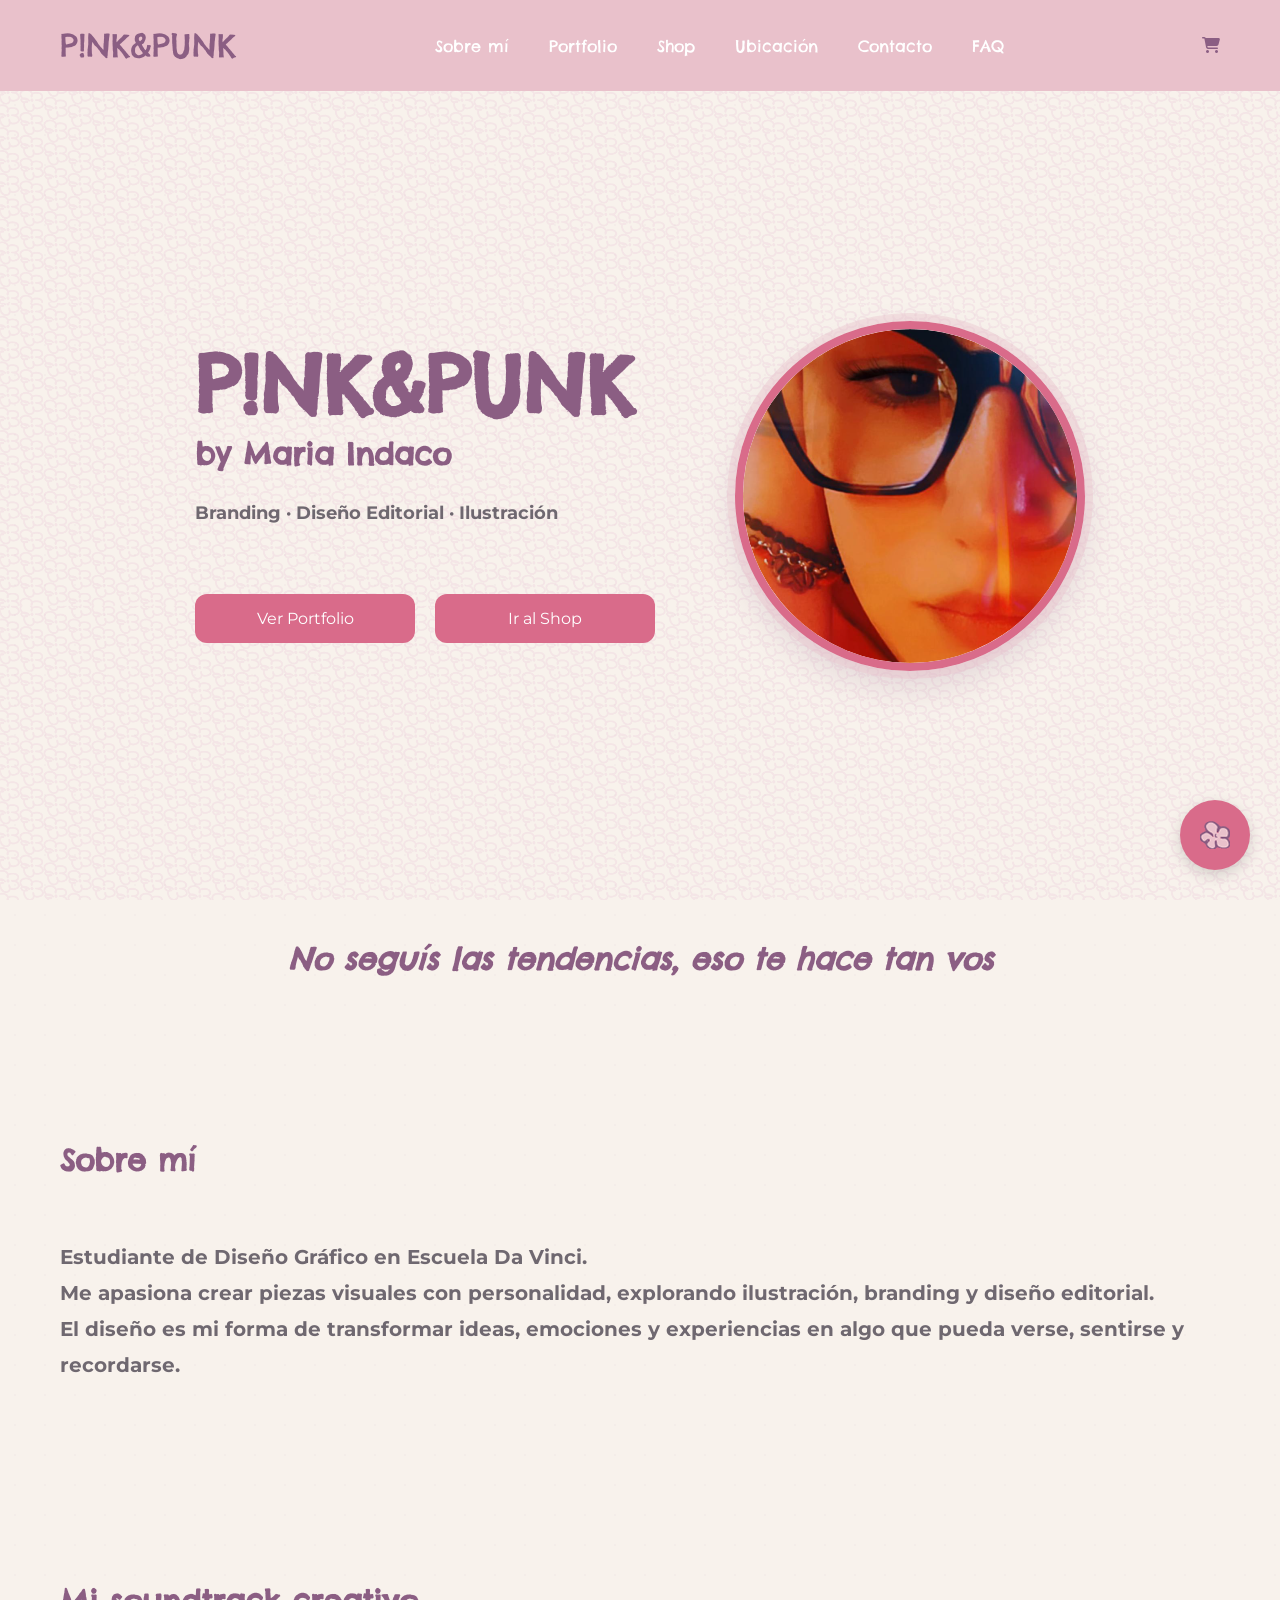
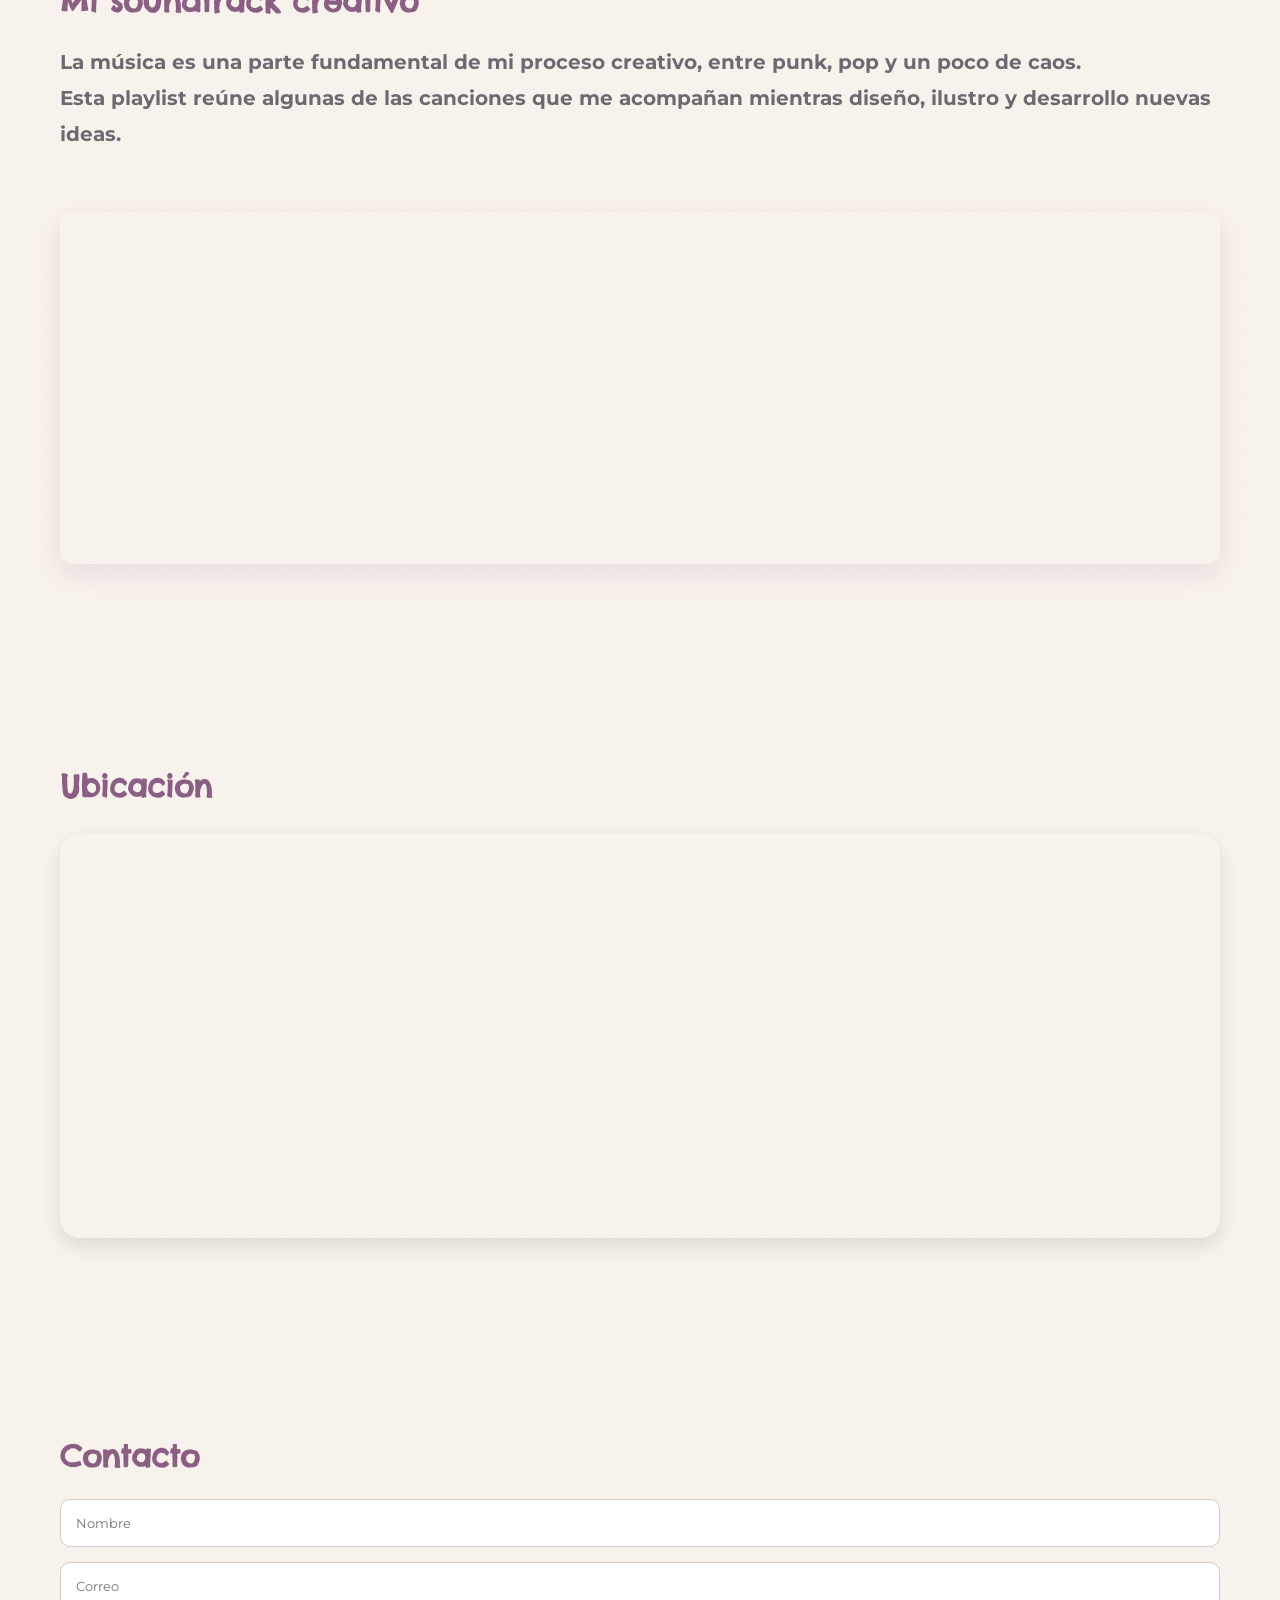
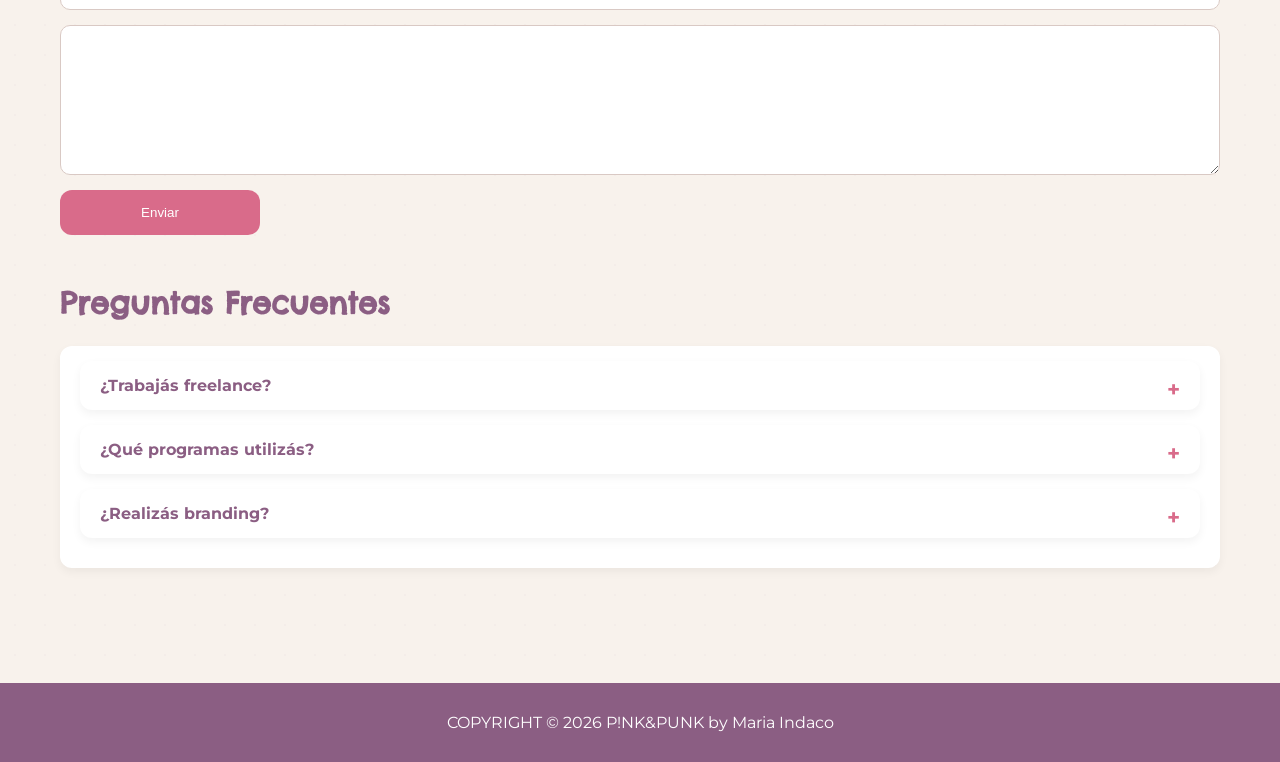
==== index.html @ 01f7660e "Add files via upload" ====
<!DOCTYPE html>
<html lang="es">

    <head>

<meta charset="UTF-8">
<meta name="viewport" content="width=device-width, initial-scale=1.0">

<title>Parcial 2</title>

<link rel="stylesheet" href="css/style.css">

<link rel="icon" type="image/png" href="img/favi.png">

<link rel="preconnect" href="https://fonts.googleapis.com">
<link rel="preconnect" href="https://fonts.gstatic.com" crossorigin>

<link href="https://fonts.googleapis.com/css2?family=Chelsea+Market&display=swap" rel="stylesheet">

<link href="https://fonts.googleapis.com/css2?family=Cormorant+Garamond:wght@400;500;600;700&family=Montserrat:wght@300;400;500&display=swap" rel="stylesheet">

<link href="https://fonts.googleapis.com/css2?family=Crafty+Girls&family=Spicy+Rice&display=swap" rel="stylesheet">

<link rel="stylesheet" href="https://cdnjs.cloudflare.com/ajax/libs/font-awesome/6.5.1/css/all.min.css">

</head>


<header>

    <div class="logo">
    <a href="index.html">P!NK&PUNK</a>
</div>

    <div id="menu-toggle" class="menu-toggle">
        ☰

        <script>

const menuToggle = document.getElementById("menu-toggle");
const menu = document.getElementById("menu");

menuToggle.addEventListener("click", () => {
    menu.classList.toggle("active");
});

</script>
    </div>

    <nav id="menu">

        <a href="#sobre-mi">Sobre mí</a>
        <a href="portfolio.html">Portfolio</a>
        <a href="shop.html">Shop</a>
        <a href="#ubicacion">Ubicación</a>
        <a href="#contacto">Contacto</a>
        <a href="#faq">FAQ</a>
        

    </nav>

    <div class="cart">
    <a href="carrito.html">
        <i class="fa-solid fa-cart-shopping"></i>
    </a>
</div>

</header>

<main>

    <section class="hero">

    <div class="hero-text">

    <h1>P!NK&PUNK</h1>

    <h2>
    by Maria Indaco
</h2>

        

        <p>
            <strong>Branding · Diseño Editorial · Ilustración</strong>
        </p>

        <div class="hero-buttons">

            <a href="portfolio.html">
                Ver Portfolio
            </a>

            <a href="shop.html">
                Ir al Shop
            </a>

        </div>

    </div>

    <div class="hero-image">

        <img src="img/Perfil 25.png" alt="María Indaco">

    </div>

</section>


<section class="intro-frase">

    <h3><em>No seguís las tendencias, eso te hace tan vos</em></h3>


</section>


    <section id="sobre-mi">

        <h2>Sobre mí</h2>
       
        <p>
           <br><strong>Estudiante de Diseño Gráfico en Escuela Da Vinci.
            <br>Me apasiona crear piezas visuales con personalidad,
            explorando ilustración, branding y diseño editorial.
        <br>El diseño es mi forma de transformar ideas, emociones y experiencias en algo que pueda verse, sentirse y recordarse.</strong>
        </p>

    </section>

    <section class="spotify">

    <h2>Mi soundtrack creativo</h2>

    <p>
        <strong>La música es una parte fundamental de mi proceso creativo, entre punk, pop y un poco de caos. <br>Esta playlist reúne algunas de las canciones que me acompañan mientras diseño, ilustro y desarrollo nuevas ideas.</strong>
    </p>

    <iframe data-testid="embed-iframe" style="border-radius:12px" src="https://open.spotify.com/embed/playlist/0mGh7xn7EeZTJkzdtwPyLg?utm_source=generator&si=4b82ec7b87794e06" width="100%" height="352" frameBorder="0" allowfullscreen="" allow="autoplay; clipboard-write; encrypted-media; fullscreen; picture-in-picture" loading="lazy"></iframe>

</section>

    <section id="ubicacion">

    <h2>Ubicación</h2>

    <div class="mapa">
     
<iframe src="https://www.google.com/maps/embed?pb=!1m18!1m12!1m3!1d47623.750297991304!2d-58.56978957316969!3d-34.47442102919468!2m3!1f0!2f0!3f0!3m2!1i1024!2i768!4f13.1!3m3!1m2!1s0x95bcb03cd891437f%3A0xab3b49e671350275!2sSan%20Isidro%2C%20Provincia%20de%20Buenos%20Aires!5e1!3m2!1ses-419!2sar!4v1781361308586!5m2!1ses-419!2sar" width="600" height="450" style="border:0;" allowfullscreen="" loading="lazy" referrerpolicy="no-referrer-when-downgrade"></iframe>
    </div>

</section>
    
    <section class="contacto-faq">

    <div class="contacto-box" id="contacto">

        <h2>Contacto</h2>

        <form>

            <input
                type="text"
                name="nombre"
                placeholder="Nombre"
            >

            <input
                type="email"
                name="correo"
                placeholder="Correo"
            >

            <textarea
                name="mensaje"
                placeholder="Mensaje">
            </textarea>

            <button type="submit">
                Enviar
            </button>

        </form>

    </div>

    <div class="faq-box" id="faq">

        <h2>Preguntas Frecuentes</h2>

        <div class="faq-item">
            <details class="faq-item">

    <summary><strong>¿Trabajás freelance?</strong></summary>

    <p>
        Sí, realizo proyectos freelance de branding, diseño editorial, ilustración y comunicación visual.
    </p>

</details>

        <details class="faq-item">

    <summary><strong>¿Qué programas utilizás?</strong></summary>

    <p>
        Adobe Illustrator, Photoshop, InDesign, After Effects y Visual Studio Code.
    </p>

</details>

        <details class="faq-item">

    <summary><strong>¿Realizás branding?</strong></summary>

    <p>
        Sí, desarrollo identidades visuales, logotipos, piezas gráficas y sistemas de marca.
    </p>

</details>

    </div>

</section>

</main>

<footer>

    <p>
        COPYRIGHT © 2026 P!NK&PUNK by Maria Indaco
    </p>

</footer>
<script>

document.addEventListener("DOMContentLoaded", () => {

    const menuToggle = document.getElementById("menu-toggle");
    const menu = document.getElementById("menu");

    menuToggle.addEventListener("click", () => {
        menu.classList.toggle("active");
    });

});

</script>

<a href="#" class="back-to-top">
    <img src="img/favi.png" alt="Volver arriba">
</a>

</body>
---- css/style.css ----
html{
    scroll-behavior: smooth;
}

html,
body{
    overflow-x:hidden;
    color:#6F6870;
}

*{
    margin:0;
    padding:0;
    box-sizing:border-box;
}
img{
    max-width:100%;
    display:block;
}
    body{
    font-family:'Montserrat', sans-serif;

    background:#F8F2EC;

    background-image:
        radial-gradient(
            rgba(139,94,131,0.03) 1px,
            transparent 1px
        );

    background-size:30px 30px;
}
body::before{
    content:"";

    position:fixed;

    inset:0;

    background:url("../img/florcitas.png");

    background-size:430px;

    opacity: 0.17;

    pointer-events:none;

    z-index:-1;
}

h1{
    font-family:'Cormorant Garamond', serif;

}

header{
    display:flex;
    justify-content:space-between;
    align-items:center;

    padding:25px 60px;

    background:#E9C1CB;

    min-height:80px;
}


.logo{
    color:#8B5E83;
    font-family:'Chelsea Market', cursive;
    font-size:32px;
}

.logo a{
    text-decoration:none;
    color:#8B5E83;
}
.back-to-top{
    position:fixed;

    bottom:30px;
    right:30px;

    width:50px;
    height:50px;

    display:flex;
    justify-content:center;
    align-items:center;

    background:#D96B8A;

    color:white;

    text-decoration:none;

    border-radius:50%;

    font-size:24px;

    box-shadow:0 5px 15px rgba(0,0,0,.15);

    transition:.3s;

    z-index:999;
}

.back-to-top:hover{
    transform:scale(1.1) rotate(15deg);
}

nav a{
    color:#6B4A7E;
    text-decoration:none;
    font-family:'Chelsea Market', cursive;
}


nav{
    display:flex;
    gap:40px;
}

nav a{
    text-decoration:none;
    color:white;
}

nav a:hover{
    color:#D96B8A;
    transition:0.3s;
}
.cart a{
    color:#8B5E83;
    text-decoration:none;
}

.cart a:hover{
    color:#D96B8A;
}

.hero{
    min-height: 90vh;

    display: flex;
    justify-content: center;
    align-items: center;

    gap: 80px;

    padding: 80px;
}

.hero-text p,
#sobre-mi p,

.spotify p{
    font-size:20px;
    line-height:1.8;
}

.hero-text h1{
    font-family: 'Chelsea Market', cursive;

    font-size: 80px;

    line-height: 0.9;

    margin-bottom: 15px;

    color: #8B5E83;
}

section h2{
    font-family:'Chelsea Market', cursive;
    color:#8B5E83;

    font-size:42px;

    margin-bottom:25px;
}

section h3{
    font-family:'Chelsea Market', cursive;
    color:#8B5E83;

    font-size:42px;

    margin-bottom:25px;
}

.hero-text p{
    font-size: 18px;
    margin-bottom: 35px;
}

.hero img{
    width:350px;
    height:350px;

    object-fit: cover;

    border-radius:50%;

    border:8px solid #D96B8A;

    box-shadow:
        0 0 0 8px rgba(233,193,203,.4),
        0 15px 35px rgba(139,94,131,.2);
}

.hero-buttons{
    display:flex;
    flex-direction:row;
    gap:20px;
    justify-content:flex-start;
}

.hero-buttons a{
    display:flex;
    justify-content:center;
    align-items:center;
    gap:20px;
    margin-top:30px;

    width:220px;
    padding:15px 25px;

    background:#D96B8A;
    color:white;

    text-decoration:none;

    border-radius:12px;

    transition:.3s;
}

.hero-buttons a:hover{
    transform:translateY(-3px);

    background:#8B5E83;
}

.intro-frase{
    text-align:center;

    padding:40px 20px;

    max-width:900px;

    margin:0 auto;
}

.intro-frase p{
    font-size:24px;

    line-height:1.6;

    color:#8B5E83;

    font-style:italic;
}

.spotify{
    width:100%;
}

.spotify p{
    margin-bottom:60px;
}

.spotify iframe{
    border-radius:20px;

    box-shadow:
        0 10px 30px rgba(139,94,131,.15);
}

section{
    padding:100px 60px;
}
.mapa{
    margin-top:30px;

    border-radius:20px;

    overflow:hidden;

    box-shadow:0 8px 20px rgba(0,0,0,.1);
}

.mapa iframe{
    width:100%;
    height:400px;
    border:none;
}

.faq-box{
    padding-top:50px;
}

.faq-item{
    margin-bottom:15px;

    background:white;

    border-radius:12px;

    padding:15px 20px;

    box-shadow:0 4px 10px rgba(0,0,0,.05);
}

.faq-item summary{
    cursor:pointer;

    font-weight:bold;

    color:#8B5E83;

    list-style:none;
}

.faq-item p{
    margin-top:15px;

    line-height:1.6;
}

.faq-item summary::after{
    content:"+";

    float:right;

    color:#D96B8A;

    font-size:22px;
}

.faq-item[open] summary::after{
    content:"−";
}

footer{
    background:#8B5E83;
    color:white;
    text-align:center;
    padding:30px;
}

.menu-toggle{
    display:none;

    .hero-image{
    display:flex;
    justify-content:center;
    align-items:center;
}

.hero-image img{
    width:220px;
    height:220px;
    object-fit:cover;
    border-radius:50%;
    flex-shrink:0;
}

}

/* FORMULARIO */

form{
    display:flex;
    flex-direction:column;
    gap:15px;
}

input,
textarea{
    width:100%;
    padding:15px;

    border:1px solid #D9C9C4;
    border-radius:10px;

    font-family:'Montserrat', sans-serif;
}

textarea{
    min-height:150px;
}

button{
    width:200px;

    padding:15px;

    background:#D96B8A;
    color:white;

    border:none;
    border-radius:12px;

    cursor:pointer;

    
}

.portfolio-hero{
    min-height:70vh;

    display:flex;
    flex-direction:column;

    justify-content:center;
    align-items:center;

    text-align:center;

    padding:40px 60px 20px;
}



.portfolio-hero h1{
    font-family:'Chelsea Market', cursive;

    font-size:80px;

    color:#8B5E83;

    margin-bottom:20px;
}

.portfolio-hero p{
    max-width:700px;

    font-size:20px;

    line-height:1.8;

    color:#7A6A76;
}

.portfolio-categorias{
    display:grid;

    grid-template-columns:
    repeat(2,1fr);

    gap:30px;

    padding:60px;

    max-width:1200px;

    margin:0 auto;
}

.volver-portfolio{
    text-align:center;
    margin:60px 0;
}

.volver-portfolio a{
    display:inline-block;
    padding:15px 25px;

    background:#D96B8A;
    color:white;

    text-decoration:none;

    border-radius:12px;

    transition:.3s;
}

.volver-portfolio a:hover{
    background:#8B5E83;
}

.categoria-card{
    background:white;

    padding:40px;

    border-radius:20px;

    text-decoration:none;

    color:inherit;

    box-shadow:0 8px 20px rgba(139,94,131,.12);

    transition:.3s;
}

.categoria-card:hover{
    transform:translateY(-8px);

    box-shadow:0 15px 30px rgba(139,94,131,.18);
}

.categoria-card h2{
    margin-bottom:15px;

    font-size:32px;
}

.categoria-card p{
    color:#7A6A76;

    line-height:1.6;
}

.proyectos-grid{
    display:grid;

    grid-template-columns:
    repeat(auto-fit,minmax(280px,1fr));

    gap:30px;

    padding:60px;
}

.proyecto-card{
    background:white;

    border-radius:20px;

    padding:30px;

    box-shadow:
    0 8px 20px rgba(139,94,131,.12);

    transition:.3s;
}

.proyecto-card:hover{
    transform:translateY(-5px);
}


.proyecto-card:hover{
    transform:translateY(-5px);
}

.proyecto-card img{
    width:100%;

    height:250px;

    object-fit:cover;
}

.proyecto-card h2{
    padding:20px 20px 10px;

    color:#8B5E83;
}

.proyecto-card p{
    padding:0 20px 20px;

    color:#7A6A76;

    line-height:1.6;
}

.proyecto-detalle{
    padding:20px 60px 40px;
}

.proyecto-detalle h2{
    margin-bottom:20px;
}

.proyecto-detalle p{
    margin-bottom:30px;
    color:#7A6A76;
    line-height:1.8;
}

.proyectos-editorial{
    max-width:1200px;
    margin:0 auto;
    padding:60px;
}

.galeria-editorial{
    display:grid;

    grid-template-columns:
    repeat(2,1fr);

    gap:20px;

    max-width:1200px;

    margin:0 auto 30px auto;
}

.galeria-editorial img{
    width:100%;

    max-width:900px;

    margin:0 auto;

    height:auto;

    border-radius:15px;
}

.galeria-editorial img:hover{
    transform:scale(1.02);
}

.ilustracion-img{
    width:100%;
    max-width:520px;
    height:auto;

    display:block;
    margin:0 auto 40px auto;

    border-radius:18px;

    box-shadow:0 8px 20px rgba(139,94,131,.12);
}
.btn-proyecto{
    display:inline-block;

    padding:15px 25px;

    background:#D96B8A;

    color:white;

    text-decoration:none;

    border-radius:12px;

    transition:.3s;
}

.btn-proyecto:hover{
    background:#8B5E83;
}

.revista-online{
    max-width:900px;

    margin:0 auto;
}

.revista-online img{
    width:100%;

    max-width:900px;

    margin:0 auto 20px auto;

    display:block;

    border-radius:15px;
}

.shop-grid{
    display:grid;
    grid-template-columns:repeat(auto-fit,minmax(260px,1fr));
    gap:30px;
    padding:60px;
    max-width:1200px;
    margin:0 auto;
    
}

.shop-section{
    padding:0 60px 40px;
}

.producto-card{
    background:white;
    border-radius:20px;
    padding:25px;
    box-shadow:0 8px 20px rgba(139,94,131,.12);
    transition:.3s;
}

.producto-card:hover{
    transform:translateY(-5px);
}

.producto-card img{
    width:100%;
    height:260px;
    object-fit:cover;
    border-radius:15px;
    margin-bottom:20px;
}

.producto-card h2{
    color:#8B5E83;
    margin-bottom:10px;
}

.producto-card p{
    margin-bottom:10px;
    line-height:1.6;
}

.producto-card span{
    display:block;
    font-weight:bold;
    color:#D96B8A;
    font-size:22px;
    margin-bottom:10px;
}

.producto-card a{
    display:inline-block;
    margin-top:15px;
    padding:12px 20px;
    background:#D96B8A;
    color:white;
    text-decoration:none;
    border-radius:12px;
}

.producto-card a:hover{
    background:#8B5E83;
}

.carrito-section{
    display:grid;
    grid-template-columns:2fr 1fr;
    gap:40px;
    max-width:1200px;
    margin:0 auto;
    padding:60px;
}

.carrito-lista,
.carrito-resumen{
    background:white;
    border-radius:20px;
    padding:30px;
    box-shadow:0 8px 20px rgba(139,94,131,.12);
}

.carrito-item{
    display:grid;
    grid-template-columns:120px 1fr auto;
    gap:20px;
    align-items:center;
    padding:20px 0;
    border-bottom:1px solid rgba(139,94,131,.2);
}

.carrito-item:last-child{
    border-bottom:none;
}

.carrito-item img{
    width:120px;
    height:120px;
    object-fit:cover;
    border-radius:15px;
}

.carrito-item h2,
.carrito-resumen h2{
    color:#8B5E83;
    margin-bottom:10px;
}

.talle-label{
    display:block;
    margin-top:15px;
    margin-bottom:8px;
    color:#8B5E83;
    font-weight:bold;
}

.talle-select{
    width:100%;
    padding:12px;
    border:1px solid #D9C9C4;
    border-radius:10px;
    font-family:'Montserrat', sans-serif;
    background:#F8F2EC;
    color:#6F6870;
}

.resumen-linea{
    display:flex;
    justify-content:space-between;
    margin:20px 0;
}

.total{
    font-size:22px;
    color:#8B5E83;
    border-top:1px solid rgba(139,94,131,.2);
    padding-top:20px;
}

.checkout-section{
    max-width:800px;
    margin:0 auto;
    padding:60px;
}

.checkout-form{
    background:white;
    border-radius:20px;
    padding:40px;
    box-shadow:0 8px 20px rgba(139,94,131,.12);
}

.checkout-form label{
    color:#8B5E83;
    font-weight:bold;
}

.checkout-form .btn-proyecto{
    margin-top:20px;
    width:fit-content;
}

.pago-section{
    display:grid;
    grid-template-columns:1.4fr .8fr;
    gap:30px;

    max-width:850px;
    margin:0 auto;

    padding:30px 60px 60px;
}

.pago-box,
.pago-resumen{
    background:white;
    border-radius:20px;
    padding:30px;
    box-shadow:0 8px 20px rgba(139,94,131,.12);
}

.pago-box h2,
.pago-resumen h2{
    color:#8B5E83;
    margin-bottom:25px;
}

.metodos-pago{
    display:grid;
    grid-template-columns:repeat(2, 1fr);
    gap:15px;
    margin-bottom:30px;
}

.metodos-pago label{
    display:flex;
    align-items:center;
    justify-content:flex-start;
    gap:12px;

    background:#F8F2EC;

    padding:15px 18px;

    border-radius:12px;

    cursor:pointer;
}

.pago-box .metodos-pago{
    display:grid;
    grid-template-columns:repeat(2, 1fr);
    gap:15px;
    margin-bottom:30px;
}

.pago-box .metodos-pago label{
    display:flex;
    align-items:center;
    justify-content:flex-start;
    gap:12px;

    background:#F8F2EC;
    padding:15px 18px;
    border-radius:12px;

    cursor:pointer;
    text-align:left;
}

.pago-box .metodos-pago input{
    width:auto;
    margin:0;
}

.mensaje-error{
    color:#D96B8A;
    font-size:14px;
    margin-top:-8px;
    margin-bottom:15px;
}
.input-error{
    border:2px solid #D96B8A !important;
} 

.pedidos-section{
    display:grid;
    grid-template-columns:2fr 1fr;

    gap:30px;

    max-width:1100px;

    margin:0 auto;

    padding:40px 60px 60px;
}

.pedido-confirmado,
.historial-pedidos{
    background:white;

    border-radius:20px;

    padding:30px;

    box-shadow:0 8px 20px rgba(139,94,131,.12);
}

.pedido-confirmado h2,
.historial-pedidos h2{
    color:#8B5E83;

    margin-bottom:20px;
}

.pedido-confirmado ul{
    margin:20px 0 20px 20px;
}

.pedido-total{
    margin-top:25px;

    font-size:22px;

    color:#D96B8A;

    font-weight:bold;
}

.pedido-item{
    display:flex;

    justify-content:space-between;

    padding:15px 0;

    border-bottom:1px solid rgba(139,94,131,.15);
}

.pedido-item:last-child{
    border-bottom:none;
}

.seguir-comprando{
    display:block;

    width:fit-content;

    margin:25px auto 0 auto;
}

.back-to-top{
    position:fixed;

    bottom:30px;
    right:30px;

    width:60px;
    height:60px;

    display:flex;
    justify-content:center;
    align-items:center;

    z-index:1000;

    transition:.3s;
}

.back-to-top:hover{
    transform:scale(1.1);
}

.back-to-top{
    width:70px;
    height:70px;
}

@media (max-width:768px){

    header{
        display:flex;
        justify-content:space-between;
        align-items:center;
        flex-wrap:wrap;
        position:relative;

    }


    .menu-toggle{
        display:block;
        font-size:30px;
        cursor:pointer;
        color:#8B5E83;
    }

    nav{
        display:none;
    }

    nav.active{
    display:flex;
    flex-direction:column;

    position:absolute;
    top:100%;
    left:0;

    width:100%;

    background:#E9C1CB;

    padding:20px;

    z-index:1000;
}


    .hero{
    flex-direction:column-reverse;
        align-items:center;
        justify-content:center;
        text-align:center;

        padding:40px 20px;
    }

    .hero-text{
        width:100%;
        max-width:100%;
        margin:0 auto;
        text-align:center;
    }

    .hero img{
    width:180px;
    height:180px;
}

    .hero-text h1{
        font-size:40px;
    }

    .hero-text h2{
        font-size:18px;
    }

    .hero-buttons{
    flex-direction:column;
    align-items:center;
}

.contacto-faq{
    display:flex;
    flex-direction:column;
    gap:30px;
}

.portfolio-categorias{
        grid-template-columns:1fr;
    }

    .ilustracion-img{
        max-width:100%;
    }

    .portfolio-hero h1{
    font-size:30px;
    line-height:1.2;
}

   .portfolio-hero{
        min-height:auto;

        padding:40px 20px 20px;
    }

    .portfolio-hero h1{
        font-size:42px;
        line-height:1.1;
        text-align:left;
    }

    .portfolio-hero p,
    .proyecto-detalle p{
        text-align:left;
        font-size:18px;
        line-height:1.7;
    }

    .proyecto-detalle{
    padding:10px 20px 30px;
}

    .ilustracion-img{
        max-width:100%;
        width:100%;
    }

    .galeria-editorial{
        grid-template-columns:1fr;
    }

    .galeria-editorial img{
        width:100%;
        max-width:100%;
    }
}
    section h2,
    section h3{
        font-size:30px;
        line-height:1.2;
    }

    .categoria-card h2{
        font-size:28px;
    }

.carrito-section{
        grid-template-columns:1fr;
        padding:30px 20px;
    }

    .carrito-item{
        grid-template-columns:1fr;
        text-align:left;
    }

    .carrito-item img{
    width:100px !important;
    height:100px !important;

    object-fit:cover;

    border-radius:15px;

    flex-shrink:0;
}

    .checkout-section{
        padding:30px 20px;
    }

    .checkout-form{
        padding:25px;
    }

.pago-section{
        grid-template-columns:1fr;
        padding:30px 20px;
    }

    .metodos-pago{
        grid-template-columns:1fr;
    }

     .pago-box .metodos-pago{
        grid-template-columns:1fr;
    }

    .pedidos-section{
        grid-template-columns:1fr;

        padding:30px 20px;
    }
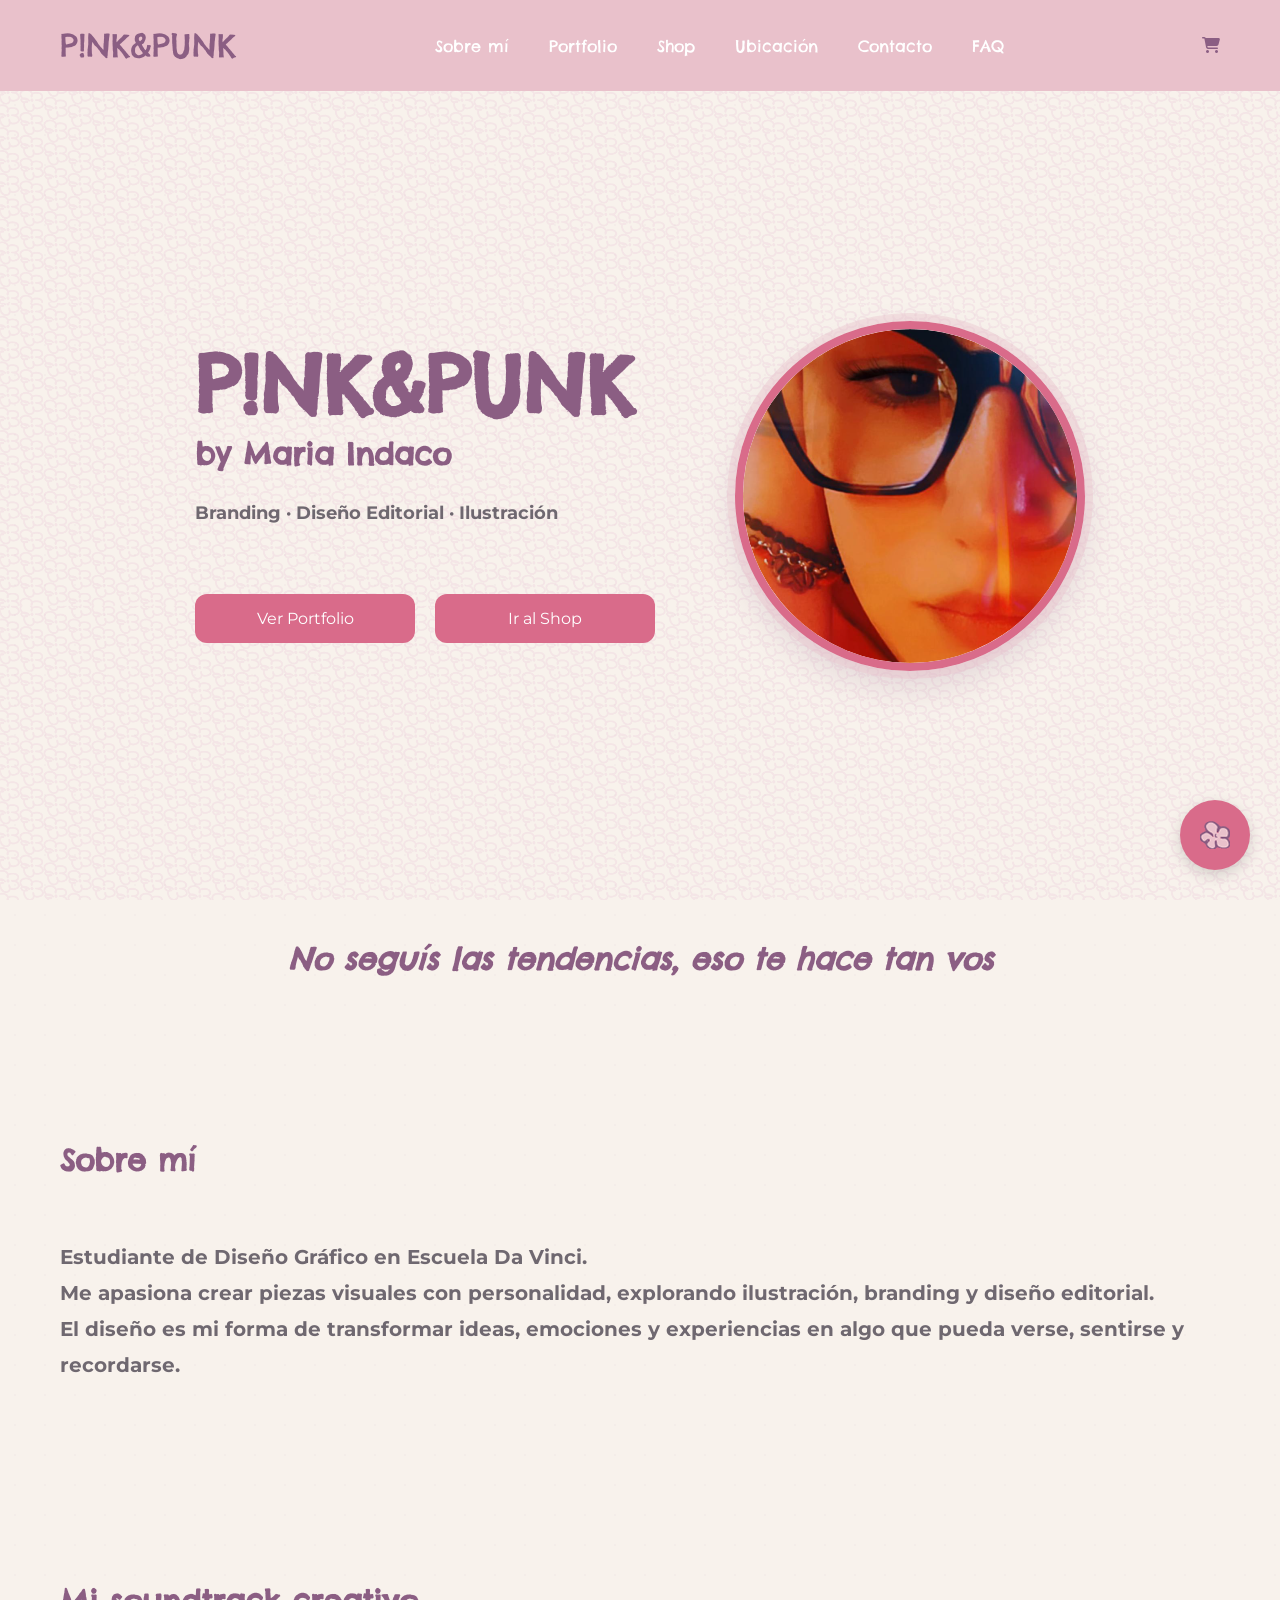
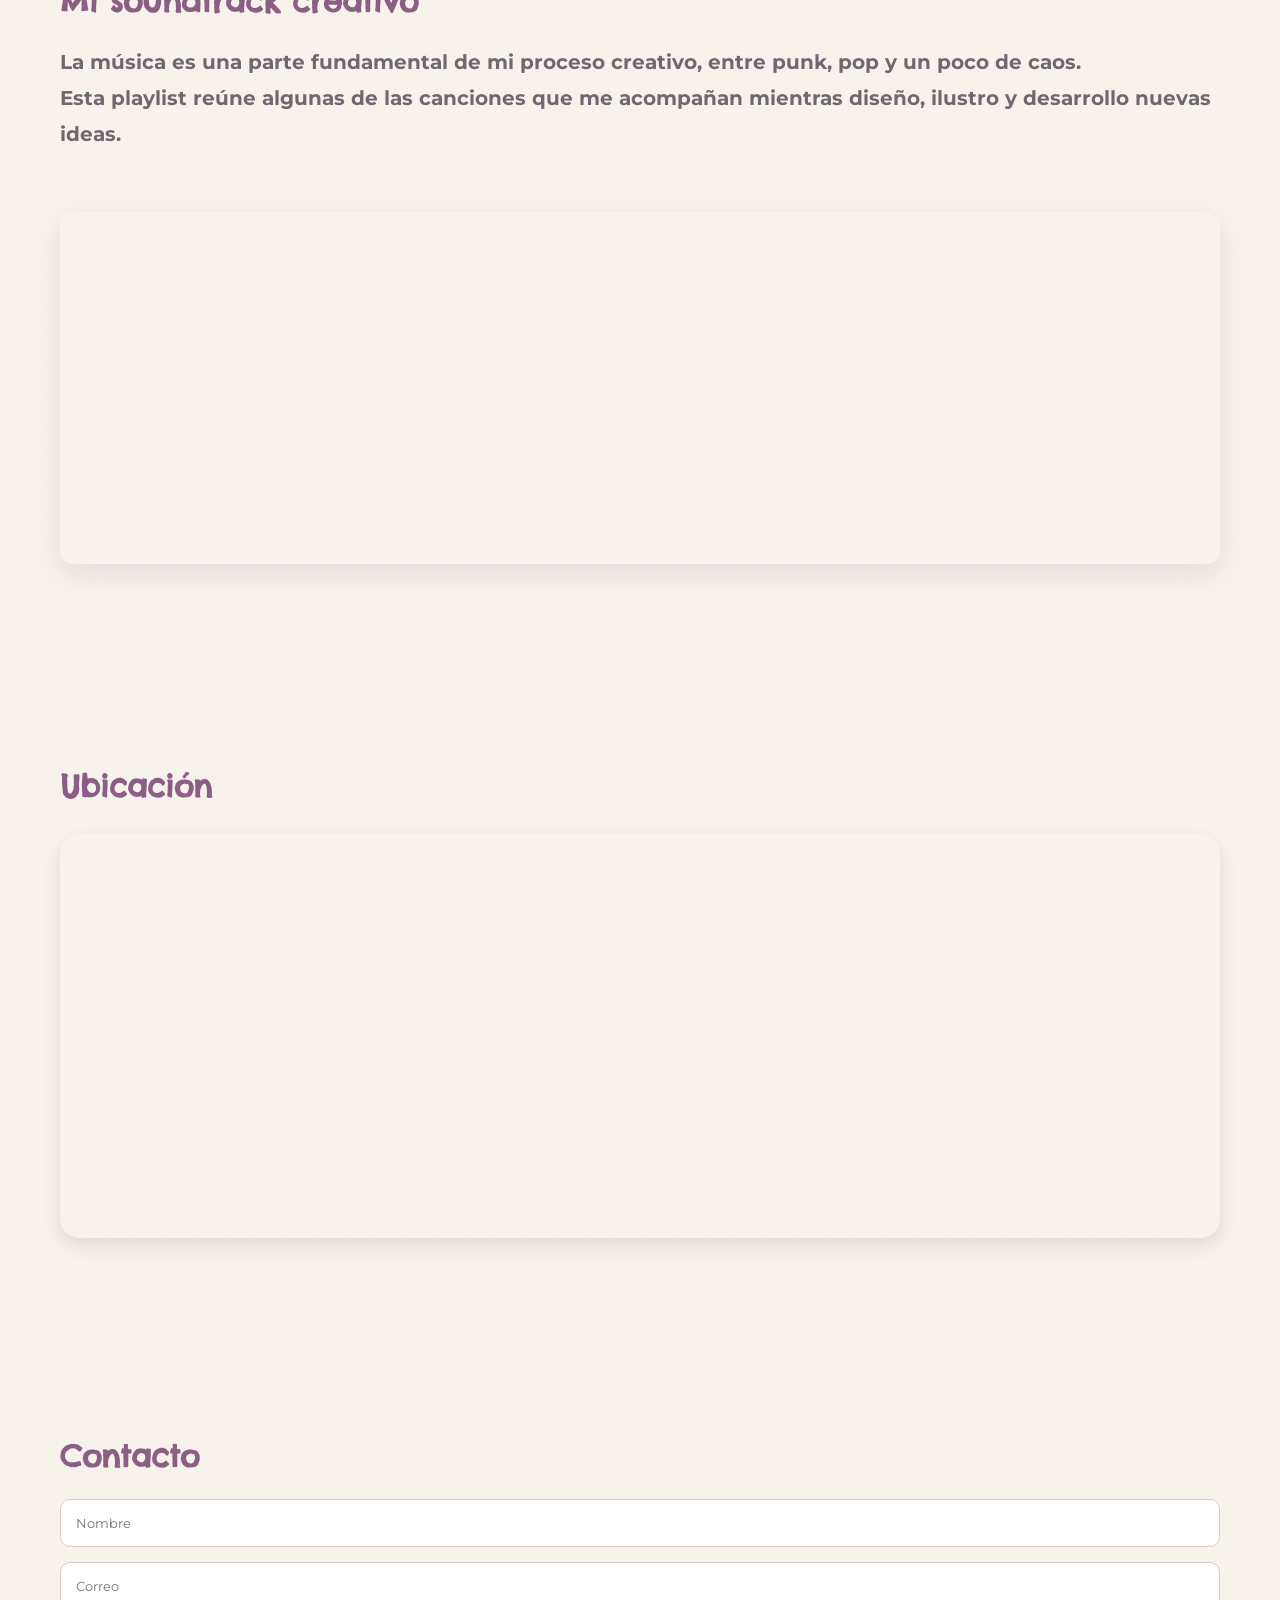
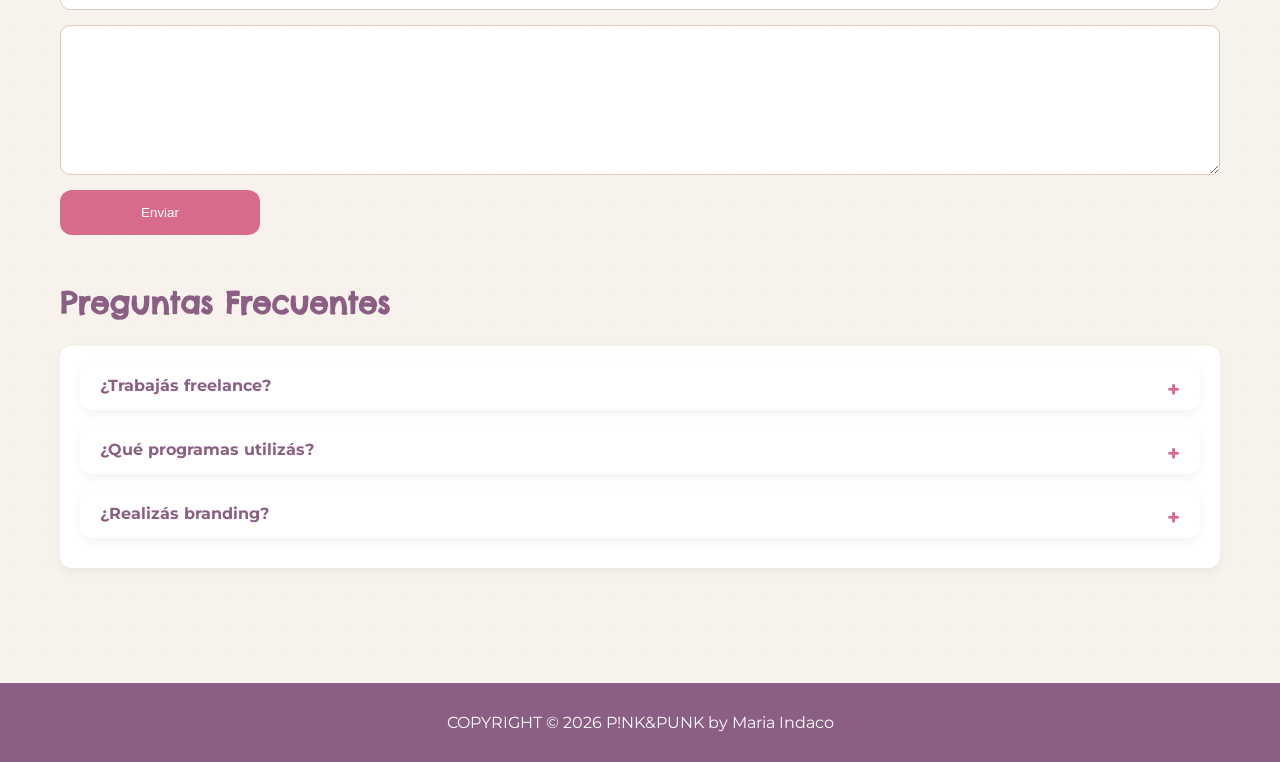
==== commit ba8a69e8: "Add files via upload" ====
--- a/index.html
+++ b/index.html
@@ -6,7 +6,7 @@
 <meta charset="UTF-8">
 <meta name="viewport" content="width=device-width, initial-scale=1.0">
 
-<title>Parcial 2</title>
+<title>P!NK&PUNK</title>
 
 <link rel="stylesheet" href="css/style.css">
 
